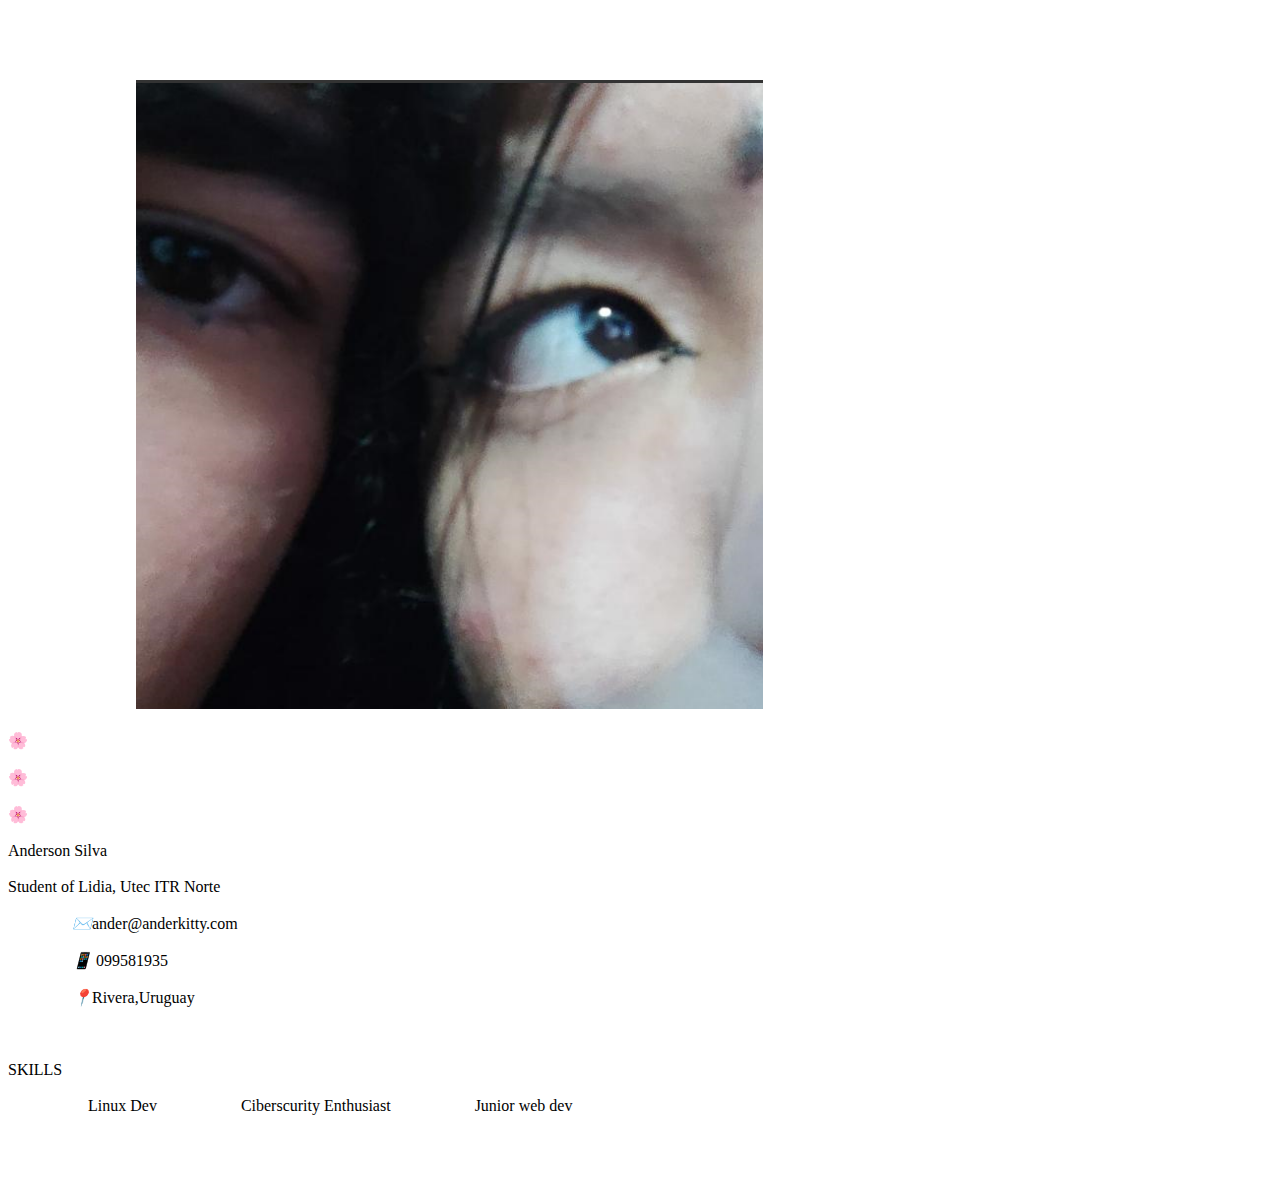
==== Card/index.html @ 5a9df68f "Update index.html" ====
<!DOCTYPE html>
<html lang="en">
<head>
    <meta charset="UTF-8">
    <meta name="viewport" content="width=device-width, initial-scale=1.0">
    <title>Your Business Card</title>
    <link rel="stylesheet" href="style.css">
</head>
<body>
    <div class="business-card">
        <div class="banner"></div>
        <div class="content-wrapper">
            <div class="profile-photo">
                <!-- Add your profile photo here -->
                <img src="Screenshot 2025-04-03 003235.png" alt="Profile Photo">
            </div>
            
            <div class="blossom blossom-1">🌸</div>
            <div class="blossom blossom-2">🌸</div>
            <div class="blossom blossom-3">🌸</div>
            
            <div class="name">Anderson Silva</div>
            <div class="title">Student of Lidia, Utec ITR Norte</div>
            
            <div class="info">
                <i>✉️</i>ander@anderkitty.com
            </div>
            <div class="info">
                <i>📱</i> 099581935
            </div>
            <div class="info">
                <i>📍</i>Rivera,Uruguay
            </div>
            
            <div class="divider"></div>
            
            <div class="skills">
                <div class="skills-title">SKILLS</div>
                <div>
                    <span class="skill-tag">Linux Dev</span>
                    <span class="skill-tag">Ciberscurity Enthusiast</span>
                    <span class="skill-tag">Junior web dev</span>
                </div>
            </div>
        </div>
    </div>
</body>
</html>
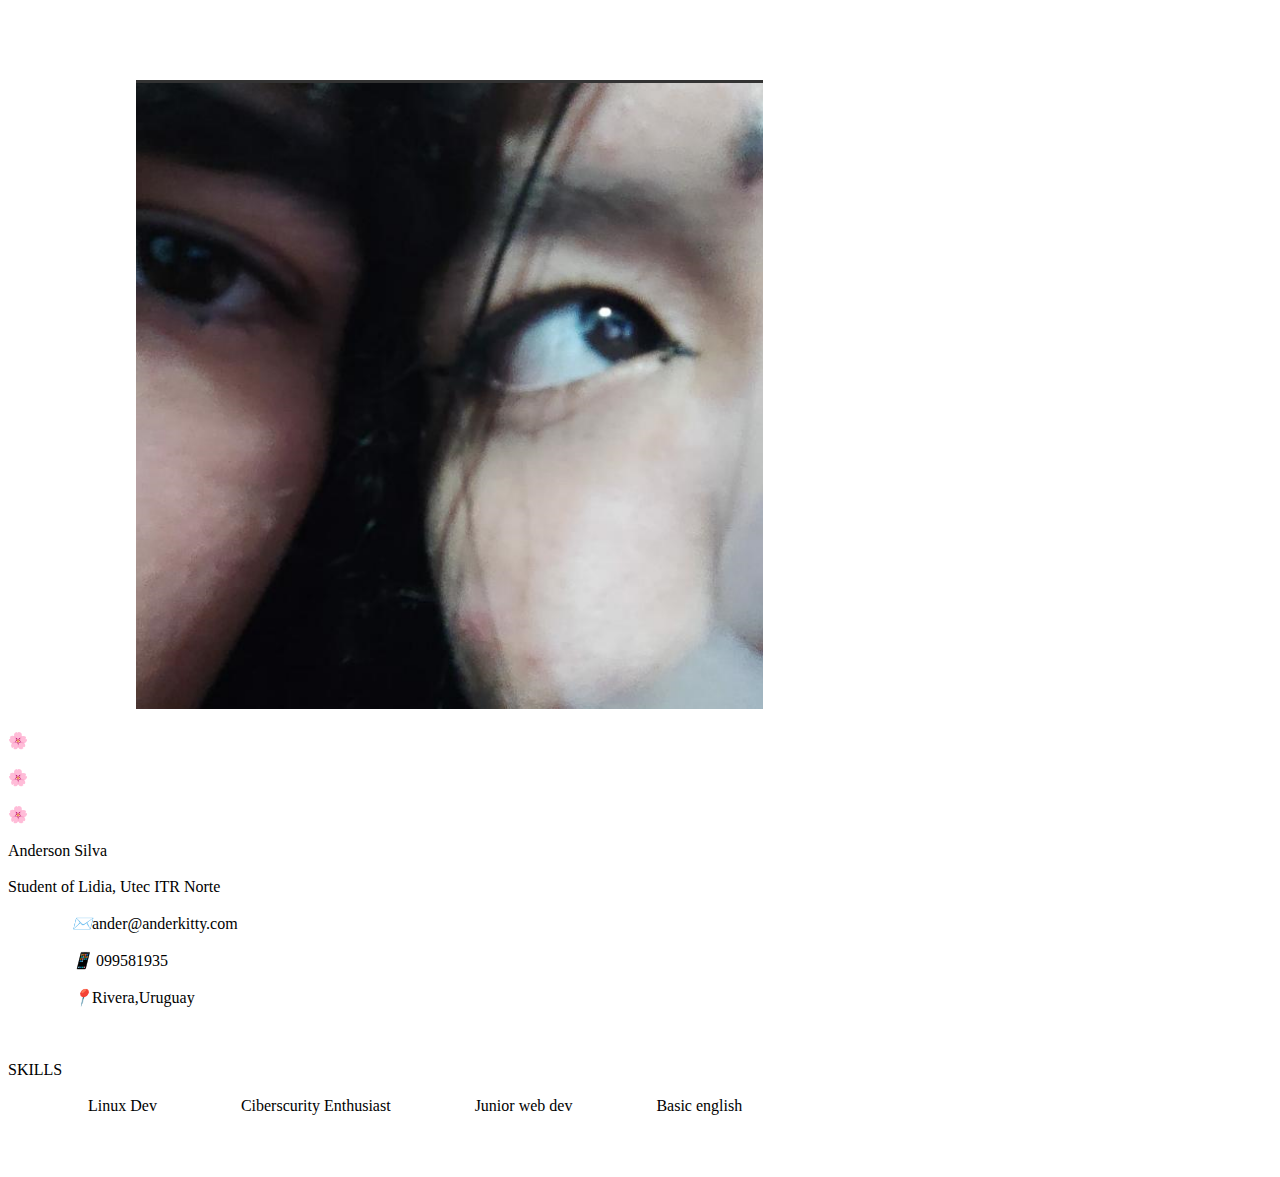
==== commit 8baf5fad: "Update index.html" ====
--- a/Card/index.html
+++ b/Card/index.html
@@ -40,6 +40,7 @@
                     <span class="skill-tag">Linux Dev</span>
                     <span class="skill-tag">Ciberscurity Enthusiast</span>
                     <span class="skill-tag">Junior web dev</span>
+                    <span class="skill-tag">Basic english</span>
                 </div>
             </div>
         </div>
--- a/Card/style.css
+++ b/Card/style.css
@@ -0,0 +1,236 @@
+@import url('https://fonts.googleapis.com/css2?family=Quicksand:wght@400;500;600&display=swap');
+
+/* Base font size for rem calculations */
+html {
+    font-size: 16px;
+}
+
+body {
+    font-family: 'Quicksand', sans-serif;
+    background: url('8786bd5c1b5026b9759927f82416e60787e459c9.gif') center/cover fixed;
+    display: flex;
+    justify-content: center;
+    align-items: center;
+    min-height: 100vh;
+    margin: 0;
+    padding: 1.25em;
+}
+
+.business-card {
+    width: 21.875em; /* 350px */
+    background: linear-gradient(135deg, #ffd7e1, #FFA3C8);
+    border-radius: 1em;
+    box-shadow: 0 0.5em 1.563em rgba(255, 182, 193, 0.4);
+    padding: 1.875em;
+    position: relative;
+    overflow: hidden;
+    border: 1px solid #ff9eb5;
+    backdrop-filter: blur(5px);
+    z-index: 1;
+    padding-top: 0;
+    margin-top: 1.25em;
+}
+
+.business-card::before {
+    content: "";
+    position: absolute;
+    top: 0;
+    left: 0;
+    right: 0;
+    bottom: 0;
+    background-size: 200px;
+    background-position: right bottom;
+    background-repeat: no-repeat;
+    opacity: 0.15;
+    z-index: -1;
+}
+
+.name {
+    font-size: 1.625em; /* 26px */
+    font-weight: 600;
+    color: #ff4777;
+    margin-bottom: 0.313em;
+    letter-spacing: 0.5px;
+}
+
+.title {
+    font-size: 1em; /* 16px */
+    color: #ff6b93;
+    margin-bottom: 1.25em;
+    font-weight: 500;
+}
+
+.info {
+    font-size: 0.875em; /* 14px */
+    color: #ff1755;
+    margin-bottom: 0.75em;
+    display: flex;
+    align-items: center;
+}
+
+.divider {
+    height: 1px;
+    background: linear-gradient(to right, transparent, #ffffff, transparent);
+    margin: 1.563em 0;
+    border: none;
+}
+
+.skills {
+    margin-top: 25px;
+}
+
+.skills-title {
+    font-size: 0.875em; /* 14px */
+    color: #ff4777;
+    margin-bottom: 0.75em;
+    font-weight: 600;
+    letter-spacing: 0.063em;
+}
+
+.skill-tag {
+    display: inline-block;
+    background-color: rgba(255, 255, 255, 0.3);
+    color: #ff4777;
+    padding: 0.313em 0.75em;
+    border-radius: 1.25em;
+    font-size: 0.75em; /* 12px */
+    margin-right: 0.5em;
+    margin-bottom: 0.5em;
+    box-shadow: 0 2px 5px rgba(219, 112, 147, 0.1);
+    border: 1px solid #ff9eb5;
+    backdrop-filter: blur(2px);
+    transition: all 0.3s ease;
+}
+
+.skill-tag:hover {
+    background-color: rgba(255, 255, 255, 0.5);
+    transform: translateY(-2px);
+    box-shadow: 0 4px 8px rgba(255, 71, 119, 0.3);
+}
+
+.blossom {
+    position: absolute;
+    font-size: 1.5em; /* 24px */
+    opacity: 0.85;
+    transition: all 0.3s ease;
+}
+
+.blossom-1 {
+    top: 15px;
+    right: 25px;
+    animation: floating 3s ease-in-out infinite;
+}
+
+.blossom-2 {
+    bottom: 20px;
+    left: 25px;
+    transform: rotate(30deg);
+    animation: floating 4s ease-in-out infinite;
+}
+
+.blossom-3 {
+    top: 50%;
+    right: 15px;
+    transform: rotate(-15deg);
+    animation: floating 3.5s ease-in-out infinite;
+}
+
+@keyframes floating {
+    0% { transform: translateY(0) rotate(0); }
+    50% { transform: translateY(-5px) rotate(5deg); }
+    100% { transform: translateY(0) rotate(0); }
+}
+
+.banner {
+    position: absolute;
+    top: 0;
+    left: 0;
+    width: 100%;
+    height: 5em; /* 80px */
+    border-radius: 16px 16px 0 0;
+    overflow: hidden;
+}
+
+.banner::before {
+    content: '';
+    position: absolute;
+    width: 100%;
+    height: 100%;
+    background-image: url('8iltexvj.png');
+    opacity: 0.3;
+}
+
+.profile-photo {
+    width: 6.25em; /* 100px */
+    height: 6.25em; /* 100px */
+    border-radius: 50%;
+    border: 0.25em solid #fff;
+    box-shadow: 0 4px 12px rgba(255, 93, 143, 0.3);
+    margin: 1.875em auto 0.938em;
+    position: relative;
+    z-index: 2;
+    background: #ffd1dc;
+    overflow: hidden;
+}
+
+.profile-photo img {
+    width: 100%;
+    height: 100%;
+    object-fit: cover;
+}
+
+.content-wrapper {
+    padding: 0 1.875em 1.875em;
+    margin-top: 3.75em;
+}
+
+/* Media Queries */
+@media screen and (max-width: 480px) {
+    html {
+        font-size: 14px;
+    }
+
+    .business-card {
+        width: 90%;
+        max-width: 21.875em;
+        padding: 1.25em;
+    }
+
+    .profile-photo {
+        width: 5em;
+        height: 5em;
+    }
+
+    .name {
+        font-size: 1.4em;
+    }
+
+    .title {
+        font-size: 0.9em;
+    }
+
+    .skill-tag {
+        font-size: 0.7em;
+    }
+
+    .content-wrapper {
+        padding: 0 1.25em 1.25em;
+        margin-top: 2.5em;
+    }
+}
+
+@media screen and (max-width: 320px) {
+    html {
+        font-size: 12px;
+    }
+
+    .business-card {
+        padding: 1em;
+    }
+
+    .skill-tag {
+        margin-right: 0.3em;
+        margin-bottom: 0.3em;
+    }
+}
+
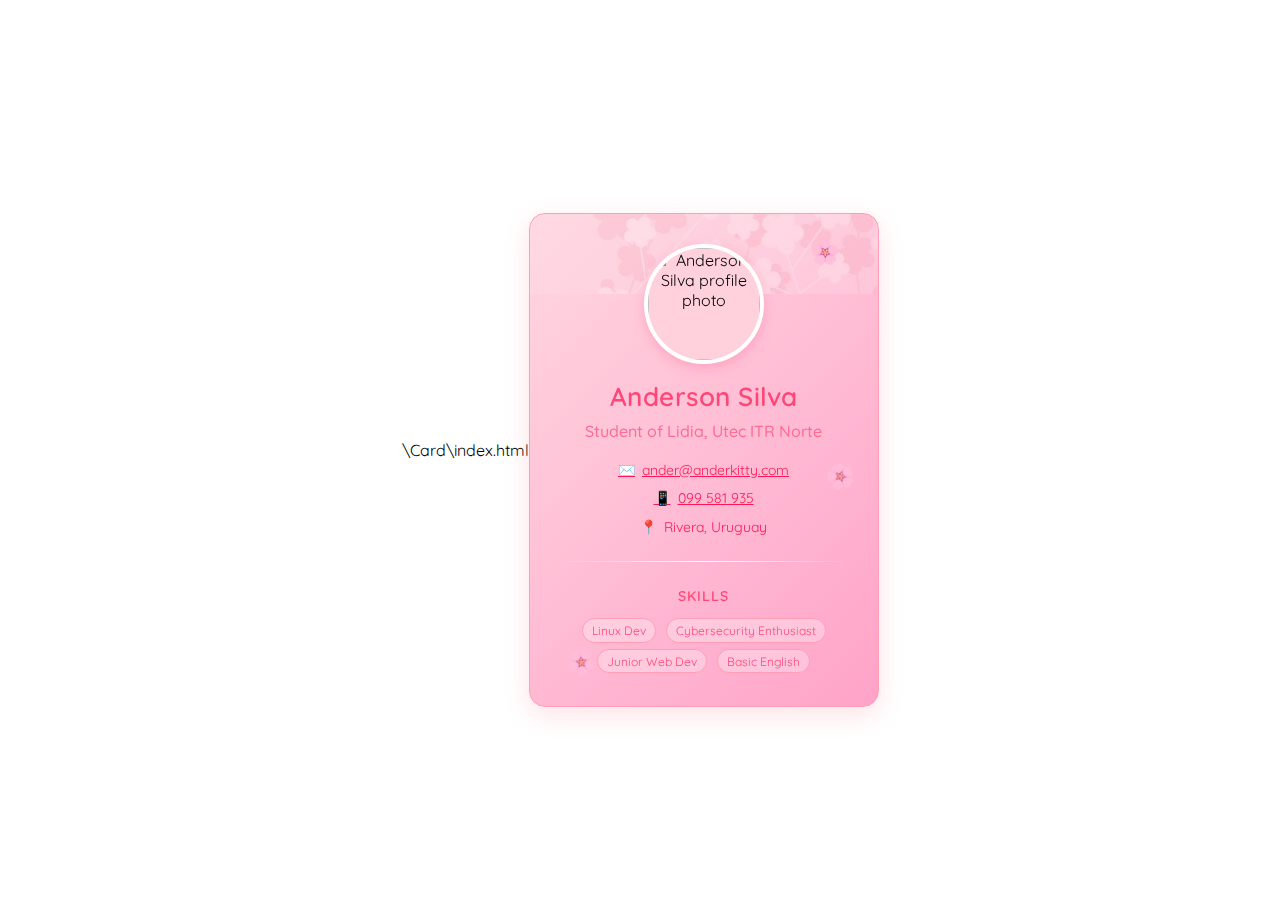
==== commit d0062c98: "Fix" ====
--- a/Card/index.html
+++ b/Card/index.html
@@ -1,49 +1,59 @@
+\Card\index.html
 <!DOCTYPE html>
 <html lang="en">
 <head>
-    <meta charset="UTF-8">
-    <meta name="viewport" content="width=device-width, initial-scale=1.0">
-    <title>Your Business Card</title>
-    <link rel="stylesheet" href="style.css">
+    <meta charset="UTF-8">
+    <meta name="viewport" content="width=device-width, initial-scale=1.0">
+    <meta name="description" content="Anderson Silva's Business Card">
+    <title>Anderson Silva - Business Card</title>
+    <link rel="stylesheet" href="./style.css">
+    <link rel="preconnect" href="https://fonts.googleapis.com">
+    <link rel="preconnect" href="https://fonts.gstatic.com" crossorigin>
+    <link href="https://fonts.googleapis.com/css2?family=Quicksand:wght@400;500;600&display=swap" rel="stylesheet">
 </head>
 <body>
-    <div class="business-card">
-        <div class="banner"></div>
-        <div class="content-wrapper">
-            <div class="profile-photo">
-                <!-- Add your profile photo here -->
-                <img src="Screenshot 2025-04-03 003235.png" alt="Profile Photo">
-            </div>
-            
-            <div class="blossom blossom-1">🌸</div>
-            <div class="blossom blossom-2">🌸</div>
-            <div class="blossom blossom-3">🌸</div>
-            
-            <div class="name">Anderson Silva</div>
-            <div class="title">Student of Lidia, Utec ITR Norte</div>
-            
-            <div class="info">
-                <i>✉️</i>ander@anderkitty.com
-            </div>
-            <div class="info">
-                <i>📱</i> 099581935
-            </div>
-            <div class="info">
-                <i>📍</i>Rivera,Uruguay
-            </div>
-            
-            <div class="divider"></div>
-            
-            <div class="skills">
-                <div class="skills-title">SKILLS</div>
-                <div>
-                    <span class="skill-tag">Linux Dev</span>
-                    <span class="skill-tag">Ciberscurity Enthusiast</span>
-                    <span class="skill-tag">Junior web dev</span>
-                    <span class="skill-tag">Basic english</span>
-                </div>
-            </div>
-        </div>
-    </div>
+    <main class="business-card">
+        <div class="banner"></div>
+        <div class="content-wrapper">
+            <div class="profile-photo">
+                <!-- Corregir la ruta de la imagen y usar un nombre más apropiado -->
+                <img src="../assets/profile-photo.png" alt="Anderson Silva profile photo">
+            </div>
+            
+            <!-- Emojis con aria-hidden para accesibilidad -->
+            <div class="blossom blossom-1" aria-hidden="true">🌸</div>
+            <div class="blossom blossom-2" aria-hidden="true">🌸</div>
+            <div class="blossom blossom-3" aria-hidden="true">🌸</div>
+            
+            <h1 class="name">Anderson Silva</h1>
+            <p class="title">Student of Lidia, Utec ITR Norte</p>
+            
+            <!-- Enlaces para contacto -->
+            <a href="mailto:ander@anderkitty.com" class="info">
+                <span aria-hidden="true">✉️</span>
+                <span>ander@anderkitty.com</span>
+            </a>
+            <a href="tel:+598099581935" class="info">
+                <span aria-hidden="true">📱</span>
+                <span>099 581 935</span>
+            </a>
+            <div class="info">
+                <span aria-hidden="true">📍</span>
+                <span>Rivera, Uruguay</span>
+            </div>
+            
+            <hr class="divider" aria-hidden="true">
+            
+            <section class="skills">
+                <h2 class="skills-title">SKILLS</h2>
+                <div class="skills-container">
+                    <span class="skill-tag">Linux Dev</span>
+                    <span class="skill-tag">Cybersecurity Enthusiast</span>
+                    <span class="skill-tag">Junior Web Dev</span>
+                    <span class="skill-tag">Basic English</span>
+                </div>
+            </section>
+        </div>
+    </main>
 </body>
-</html>
+</html>--- a/Card/style.css
+++ b/Card/style.css
@@ -1,236 +1,267 @@
 @import url('https://fonts.googleapis.com/css2?family=Quicksand:wght@400;500;600&display=swap');
+
+:root {
+    --card-width: 350px;
+    --card-padding: 1.875em;
+    --primary-color: #ff4777;
+    --border-color: #ff9eb5;
+    --background-gradient: linear-gradient(135deg, #ffd7e1, #FFA3C8);
+}
 
 /* Base font size for rem calculations */
 html {
-    font-size: 16px;
+    font-size: 16px;
+    box-sizing: border-box;
+}
+
+*, *::before, *::after {
+    box-sizing: inherit;
+    margin: 0;
+    padding: 0;
 }
 
 body {
-    font-family: 'Quicksand', sans-serif;
-    background: url('8786bd5c1b5026b9759927f82416e60787e459c9.gif') center/cover fixed;
-    display: flex;
-    justify-content: center;
-    align-items: center;
-    min-height: 100vh;
-    margin: 0;
-    padding: 1.25em;
+    font-family: 'Quicksand', sans-serif;
+    background: url('../assets/background.gif') center/cover fixed;
+    display: flex;
+    justify-content: center;
+    align-items: center;
+    min-height: 100vh;
+    margin: 0;
+    padding: 1.25em;
 }
 
 .business-card {
-    width: 21.875em; /* 350px */
-    background: linear-gradient(135deg, #ffd7e1, #FFA3C8);
-    border-radius: 1em;
-    box-shadow: 0 0.5em 1.563em rgba(255, 182, 193, 0.4);
-    padding: 1.875em;
-    position: relative;
-    overflow: hidden;
-    border: 1px solid #ff9eb5;
-    backdrop-filter: blur(5px);
-    z-index: 1;
-    padding-top: 0;
-    margin-top: 1.25em;
+    width: var(--card-width);
+    background: var(--background-gradient);
+    border-radius: 1em;
+    box-shadow: 0 0.5em 1.563em rgba(255, 182, 193, 0.4);
+    position: relative;
+    overflow: hidden;
+    border: 1px solid var(--border-color);
+    backdrop-filter: blur(5px);
+    z-index: 1;
+    padding: var(--card-padding);
+    display: flex;
+    flex-direction: column;
+    align-items: center;
+    margin-top: 1.25em;
 }
 
 .business-card::before {
-    content: "";
-    position: absolute;
-    top: 0;
-    left: 0;
-    right: 0;
-    bottom: 0;
-    background-size: 200px;
-    background-position: right bottom;
-    background-repeat: no-repeat;
-    opacity: 0.15;
-    z-index: -1;
+    content: "";
+    position: absolute;
+    top: 0;
+    left: 0;
+    right: 0;
+    bottom: 0;
+    background-size: 200px;
+    background-position: right bottom;
+    background-repeat: no-repeat;
+    opacity: 0.15;
+    z-index: -1;
 }
 
 .name {
-    font-size: 1.625em; /* 26px */
-    font-weight: 600;
-    color: #ff4777;
-    margin-bottom: 0.313em;
-    letter-spacing: 0.5px;
+    font-size: 1.625em; /* 26px */
+    font-weight: 600;
+    color: var(--primary-color);
+    margin-bottom: 0.313em;
+    letter-spacing: 0.5px;
 }
 
 .title {
-    font-size: 1em; /* 16px */
-    color: #ff6b93;
-    margin-bottom: 1.25em;
-    font-weight: 500;
+    font-size: 1em; /* 16px */
+    color: #ff6b93;
+    margin-bottom: 1.25em;
+    font-weight: 500;
 }
 
 .info {
-    font-size: 0.875em; /* 14px */
-    color: #ff1755;
-    margin-bottom: 0.75em;
-    display: flex;
-    align-items: center;
+    font-size: 0.875em; /* 14px */
+    color: #ff1755;
+    margin-bottom: 0.75em;
+    display: flex;
+    align-items: center;
+    justify-content: center;
+    gap: 0.5em;
 }
 
 .divider {
-    height: 1px;
-    background: linear-gradient(to right, transparent, #ffffff, transparent);
-    margin: 1.563em 0;
-    border: none;
+    height: 1px;
+    background: linear-gradient(to right, transparent, #ffffff, transparent);
+    margin: 1.563em 0;
+    border: none;
 }
 
 .skills {
-    margin-top: 25px;
+    margin-top: 1.5em;
 }
 
 .skills-title {
-    font-size: 0.875em; /* 14px */
-    color: #ff4777;
-    margin-bottom: 0.75em;
-    font-weight: 600;
-    letter-spacing: 0.063em;
+    font-size: 0.875em; /* 14px */
+    color: #ff4777;
+    margin-bottom: 0.75em;
+    font-weight: 600;
+    letter-spacing: 0.063em;
 }
 
 .skill-tag {
-    display: inline-block;
-    background-color: rgba(255, 255, 255, 0.3);
-    color: #ff4777;
-    padding: 0.313em 0.75em;
-    border-radius: 1.25em;
-    font-size: 0.75em; /* 12px */
-    margin-right: 0.5em;
-    margin-bottom: 0.5em;
-    box-shadow: 0 2px 5px rgba(219, 112, 147, 0.1);
-    border: 1px solid #ff9eb5;
-    backdrop-filter: blur(2px);
-    transition: all 0.3s ease;
+    display: inline-block;
+    background-color: rgba(255, 255, 255, 0.3);
+    color: var(--primary-color);
+    padding: 0.313em 0.75em;
+    border-radius: 1.25em;
+    font-size: 0.75em; /* 12px */
+    margin: 0.25em;
+    border: 1px solid var(--border-color);
+    backdrop-filter: blur(2px);
+    transition: transform 0.3s ease, box-shadow 0.3s ease;
 }
 
 .skill-tag:hover {
-    background-color: rgba(255, 255, 255, 0.5);
-    transform: translateY(-2px);
-    box-shadow: 0 4px 8px rgba(255, 71, 119, 0.3);
+    background-color: rgba(255, 255, 255, 0.5);
+    transform: translateY(-2px);
+    box-shadow: 0 4px 8px rgba(255, 71, 119, 0.3);
 }
 
 .blossom {
-    position: absolute;
-    font-size: 1.5em; /* 24px */
-    opacity: 0.85;
-    transition: all 0.3s ease;
+    position: absolute;
+    font-size: 1.5em; /* 24px */
+    opacity: 0.85;
+    transition: transform 0.3s ease; /* Especificada la propiedad */
+    will-change: transform; /* Optimización de rendimiento */
 }
 
 .blossom-1 {
-    top: 15px;
-    right: 25px;
-    animation: floating 3s ease-in-out infinite;
+    top: 0.938em;
+    right: 1.563em;
+    animation: floating 3s ease-in-out infinite;
 }
 
 .blossom-2 {
-    bottom: 20px;
-    left: 25px;
-    transform: rotate(30deg);
-    animation: floating 4s ease-in-out infinite;
+    bottom: 1.25em;
+    left: 1.563em;
+    transform: rotate(30deg);
+    animation: floating 4s ease-in-out infinite;
 }
 
 .blossom-3 {
-    top: 50%;
-    right: 15px;
-    transform: rotate(-15deg);
-    animation: floating 3.5s ease-in-out infinite;
+    top: 50%;
+    right: 0.938em;
+    transform: rotate(-15deg);
+    animation: floating 3.5s ease-in-out infinite;
 }
 
 @keyframes floating {
-    0% { transform: translateY(0) rotate(0); }
-    50% { transform: translateY(-5px) rotate(5deg); }
-    100% { transform: translateY(0) rotate(0); }
+    0% { 
+        transform: translateY(0) rotate(0); 
+    }
+    50% { 
+        transform: translateY(-5px) rotate(5deg); 
+    }
+    100% { 
+        transform: translateY(0) rotate(0); 
+    }
 }
 
 .banner {
-    position: absolute;
-    top: 0;
-    left: 0;
-    width: 100%;
-    height: 5em; /* 80px */
-    border-radius: 16px 16px 0 0;
-    overflow: hidden;
+    position: absolute;
+    top: 0;
+    left: 0;
+    right: 0; /* Añadido */
+    width: 100%;
+    height: 5em; /* 80px */
+    border-radius: 1em 1em 0 0; /* Corregido para coincidir con business-card */
+    overflow: hidden;
 }
 
 .banner::before {
-    content: '';
-    position: absolute;
-    width: 100%;
-    height: 100%;
-    background-image: url('8iltexvj.png');
-    opacity: 0.3;
+    content: '';
+    position: absolute;
+    width: 100%;
+    height: 100%;
+    background-image: url('8iltexvj.png');
+    opacity: 0.3;
 }
 
 .profile-photo {
-    width: 6.25em; /* 100px */
-    height: 6.25em; /* 100px */
-    border-radius: 50%;
-    border: 0.25em solid #fff;
-    box-shadow: 0 4px 12px rgba(255, 93, 143, 0.3);
-    margin: 1.875em auto 0.938em;
-    position: relative;
-    z-index: 2;
-    background: #ffd1dc;
-    overflow: hidden;
+    width: 120px;
+    height: 120px;
+    border-radius: 50%;
+    border: 4px solid #fff;
+    box-shadow: 0 4px 12px rgba(255, 93, 143, 0.3);
+    margin: -60px auto 1em;
+    position: relative;
+    z-index: 2;
+    background: #ffd1dc;
+    overflow: hidden;
+    display: flex;
+    justify-content: center;
+    align-items: center;
 }
 
 .profile-photo img {
-    width: 100%;
-    height: 100%;
-    object-fit: cover;
+    width: 100%;
+    height: 100%;
+    object-fit: cover;
+    object-position: center;
 }
 
 .content-wrapper {
-    padding: 0 1.875em 1.875em;
-    margin-top: 3.75em;
+    width: 100%;
+    text-align: center;
+    padding: 0;
+    margin-top: 3.75em;
 }
 
 /* Media Queries */
 @media screen and (max-width: 480px) {
-    html {
-        font-size: 14px;
-    }
-
-    .business-card {
-        width: 90%;
-        max-width: 21.875em;
-        padding: 1.25em;
-    }
-
-    .profile-photo {
-        width: 5em;
-        height: 5em;
-    }
-
-    .name {
-        font-size: 1.4em;
-    }
-
-    .title {
-        font-size: 0.9em;
-    }
-
-    .skill-tag {
-        font-size: 0.7em;
-    }
-
-    .content-wrapper {
-        padding: 0 1.25em 1.25em;
-        margin-top: 2.5em;
-    }
+    html {
+        font-size: 14px;
+    }
+
+    .business-card {
+        width: 100%;
+        max-width: var(--card-width);
+        padding: 1.25em;
+    }
+
+    .profile-photo {
+        width: 100px;
+        height: 100px;
+        margin: -50px auto 1em;
+    }
+
+    .name {
+        font-size: 1.4em;
+    }
+
+    .title {
+        font-size: 0.9em;
+    }
+
+    .skill-tag {
+        font-size: 0.7em;
+    }
+
+    .content-wrapper {
+        padding: 0;
+        margin-top: 2.5em;
+    }
 }
 
 @media screen and (max-width: 320px) {
-    html {
-        font-size: 12px;
-    }
-
-    .business-card {
-        padding: 1em;
-    }
-
-    .skill-tag {
-        margin-right: 0.3em;
-        margin-bottom: 0.3em;
-    }
-}
-
+    html {
+        font-size: 12px;
+    }
+
+    .business-card {
+        padding: 1em;
+    }
+
+    .skill-tag {
+        margin: 0 0.3em 0.3em 0; /* Más específico */
+    }
+}
+
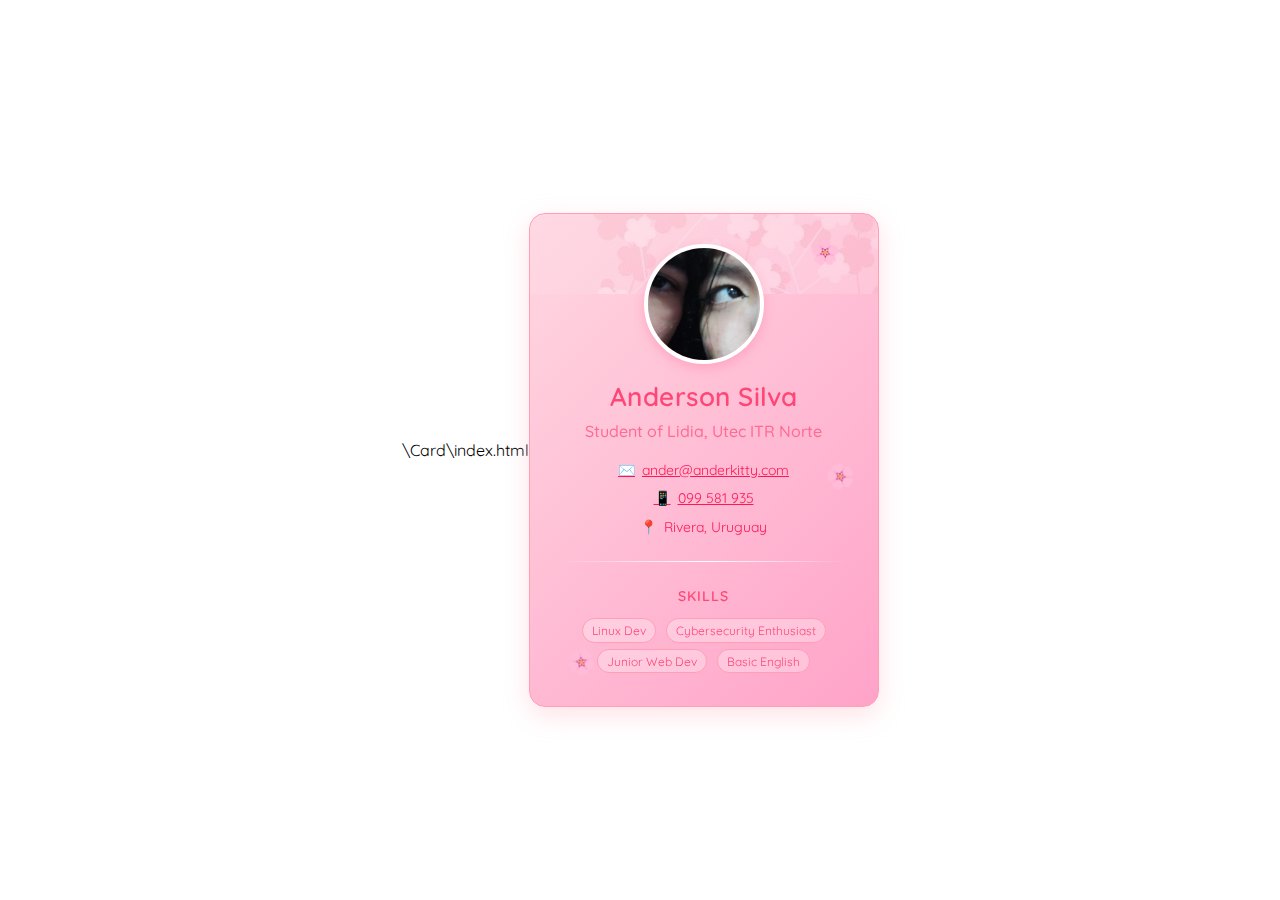
==== commit f16fb0cc: "fix" ====
--- a/Card/index.html
+++ b/Card/index.html
@@ -17,7 +17,7 @@
         <div class="content-wrapper">
             <div class="profile-photo">
                 <!-- Corregir la ruta de la imagen y usar un nombre más apropiado -->
-                <img src="../assets/profile-photo.png" alt="Anderson Silva profile photo">
+                <img src="/Card/Screenshot 2025-04-03 003235.png" alt="Anderson Silva profile photo">
             </div>
             
             <!-- Emojis con aria-hidden para accesibilidad -->
--- a/Card/style.css
+++ b/Card/style.css
@@ -22,7 +22,7 @@
 
 body {
     font-family: 'Quicksand', sans-serif;
-    background: url('../assets/background.gif') center/cover fixed;
+    background: url('./8786bd5c1b5026b9759927f82416e60787e459c9.gif') center/cover fixed;
     display: flex;
     justify-content: center;
     align-items: center;
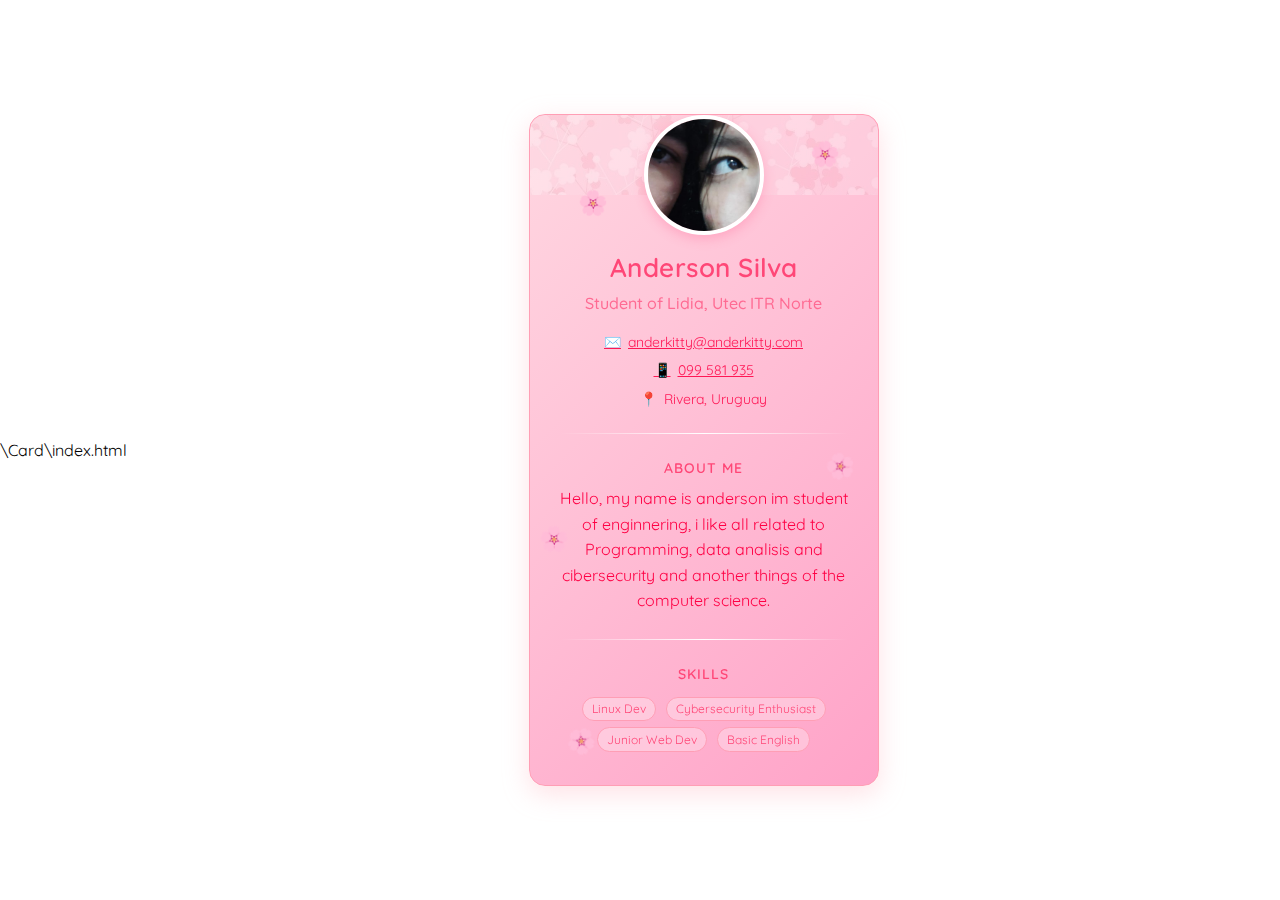
==== commit a640ae61: "new model" ====
--- a/Card/index.html
+++ b/Card/index.html
@@ -17,21 +17,22 @@
         <div class="content-wrapper">
             <div class="profile-photo">
                 <!-- Corregir la ruta de la imagen y usar un nombre más apropiado -->
-                <img src="/Card/Screenshot 2025-04-03 003235.png" alt="Anderson Silva profile photo">
+                <img src="Foto.png" alt="Anderson Silva profile photo">
             </div>
             
             <!-- Emojis con aria-hidden para accesibilidad -->
             <div class="blossom blossom-1" aria-hidden="true">🌸</div>
             <div class="blossom blossom-2" aria-hidden="true">🌸</div>
             <div class="blossom blossom-3" aria-hidden="true">🌸</div>
-            
+            <div class="blossom blossom-4" aria-hidden="true">🌸</div>
+            <div class="blossom blossom-5" aria-hidden="true">🌸</div>
             <h1 class="name">Anderson Silva</h1>
             <p class="title">Student of Lidia, Utec ITR Norte</p>
             
             <!-- Enlaces para contacto -->
             <a href="mailto:ander@anderkitty.com" class="info">
                 <span aria-hidden="true">✉️</span>
-                <span>ander@anderkitty.com</span>
+                <span>anderkitty@anderkitty.com</span>
             </a>
             <a href="tel:+598099581935" class="info">
                 <span aria-hidden="true">📱</span>
@@ -43,6 +44,15 @@
             </div>
             
             <hr class="divider" aria-hidden="true">
+            
+            <section class="about-me">
+                <h2 class="section-title">About Me</h2>
+                <p class="about-text">
+                    Hello, my name is anderson im student of enginnering, i like all related to Programming, data analisis and cibersecurity and another things of the computer science.
+                </p>
+            </section>
+            
+            <hr class="divider">
             
             <section class="skills">
                 <h2 class="skills-title">SKILLS</h2>
--- a/Card/style.css
+++ b/Card/style.css
@@ -22,13 +22,13 @@
 
 body {
     font-family: 'Quicksand', sans-serif;
-    background: url('./8786bd5c1b5026b9759927f82416e60787e459c9.gif') center/cover fixed;
+    background: url('Fondo.gif') center/cover fixed;
     display: flex;
     justify-content: center;
     align-items: center;
     min-height: 100vh;
     margin: 0;
-    padding: 1.25em;
+    padding: 0; /* Remove padding that was causing centering issues */
 }
 
 .business-card {
@@ -41,11 +41,11 @@
     border: 1px solid var(--border-color);
     backdrop-filter: blur(5px);
     z-index: 1;
-    padding: var(--card-padding);
+    margin: 1em auto; /* Changed from margin-top to center vertically */
     display: flex;
     flex-direction: column;
     align-items: center;
-    margin-top: 1.25em;
+    padding: 0; /* Remove padding here */
 }
 
 .business-card::before {
@@ -153,6 +153,18 @@
     animation: floating 3.5s ease-in-out infinite;
 }
 
+.blossom-4 {
+    top: 3em;
+    left: 2em;
+    animation: floating 3.3s ease-in-out infinite;
+}
+
+.blossom-5 {
+    top: 17em;
+    left: 0.4em;
+    animation: floating 3.3s ease-in-out infinite;
+}
+
 @keyframes floating {
     0% { 
         transform: translateY(0) rotate(0); 
@@ -169,11 +181,12 @@
     position: absolute;
     top: 0;
     left: 0;
-    right: 0; /* Añadido */
+    right: 0;
     width: 100%;
-    height: 5em; /* 80px */
-    border-radius: 1em 1em 0 0; /* Corregido para coincidir con business-card */
+    height: 5em;
+    border-radius: 1em 1em 0 0;
     overflow: hidden;
+
 }
 
 .banner::before {
@@ -182,6 +195,8 @@
     width: 100%;
     height: 100%;
     background-image: url('8iltexvj.png');
+    background-size: cover;
+    background-position: center;
     opacity: 0.3;
 }
 
@@ -211,8 +226,29 @@
 .content-wrapper {
     width: 100%;
     text-align: center;
-    padding: 0;
-    margin-top: 3.75em;
+    padding: var(--card-padding);
+    padding-top: 60px; /* Account for profile photo overlap */
+}
+
+.about-me {
+    margin: 0.75em 0;
+}
+
+.section-title {
+    font-size: 0.87em;
+    color: var(--primary-color);
+    margin-bottom: 0.75em;
+    font-weight: 600;
+    letter-spacing: 0.063em;
+    text-transform: uppercase;
+}
+
+.about-text {
+    font-size: 1em;
+    color: #ff0044;
+    line-height: 1.6;
+    margin-bottom: 0.75em;
+    text-align: center;
 }
 
 /* Media Queries */
@@ -225,6 +261,7 @@
         width: 100%;
         max-width: var(--card-width);
         padding: 1.25em;
+        margin: 0.5em auto;
     }
 
     .profile-photo {
@@ -246,8 +283,8 @@
     }
 
     .content-wrapper {
-        padding: 0;
-        margin-top: 2.5em;
+        padding: 1em;
+        padding-top: 50px; /* Adjusted for smaller profile photo */
     }
 }
 
@@ -265,3 +302,24 @@
     }
 }
 
+/* Para dispositivos móviles */
+@media screen and (max-width: 768px) {
+    body {
+        background: url('Fondo.gif') center/cover fixed;
+        padding: 1em; /* Add minimal padding for mobile */
+    }
+    
+    .business-card {
+        width: 100%;
+        max-width: var(--card-width);
+        margin: 0.5em auto;
+    }
+}
+
+/* Para dispositivos con conexión lenta */
+@media (prefers-reduced-data: reduce) {
+    body {
+        background: url('Fondo.gif') center/cover fixed;
+    }
+}
+
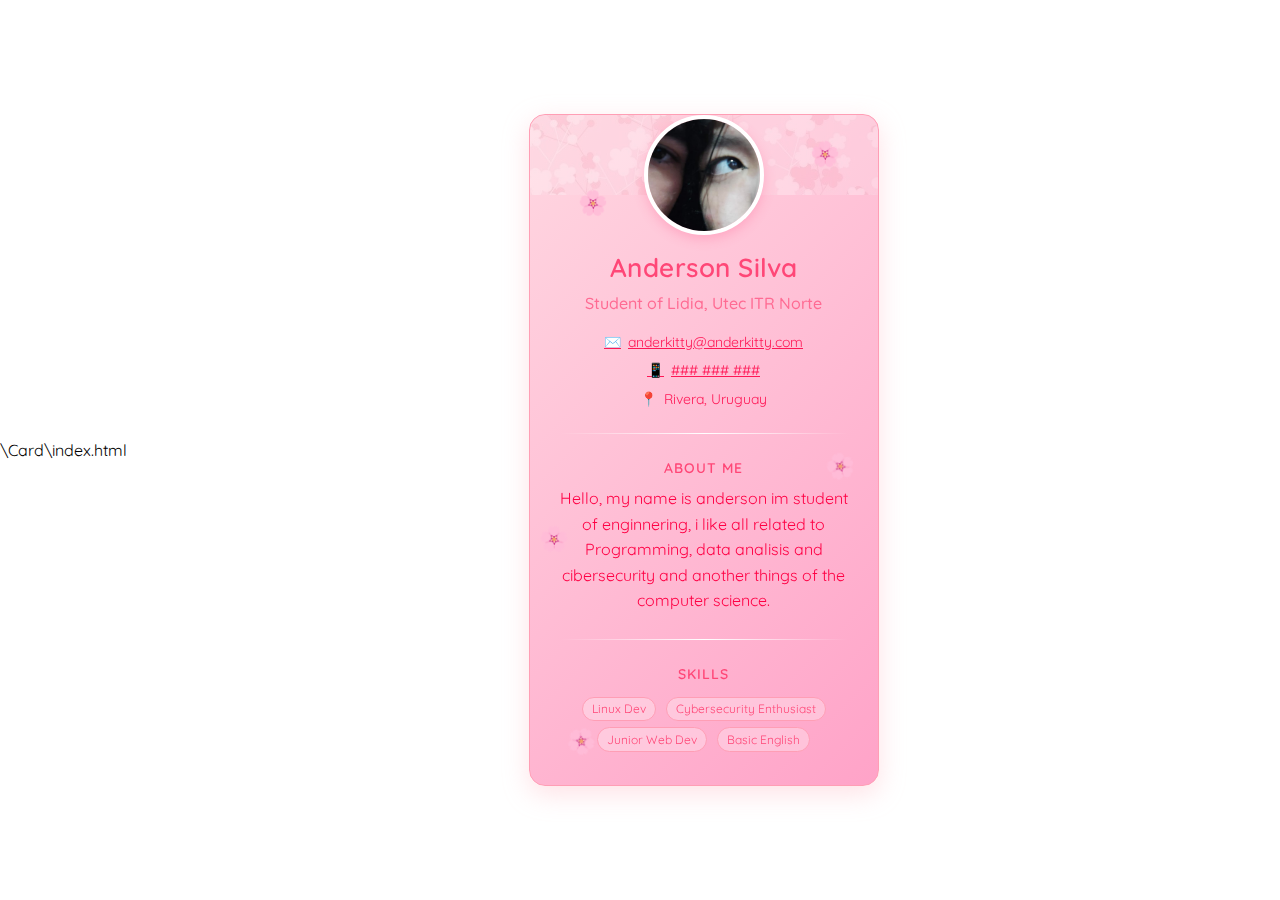
==== commit bd2b7188: "Update index.html" ====
--- a/Card/index.html
+++ b/Card/index.html
@@ -36,7 +36,7 @@
             </a>
             <a href="tel:+598099581935" class="info">
                 <span aria-hidden="true">📱</span>
-                <span>099 581 935</span>
+                <span>### ### ###</span>
             </a>
             <div class="info">
                 <span aria-hidden="true">📍</span>
@@ -66,4 +66,4 @@
         </div>
     </main>
 </body>
-</html>+</html>
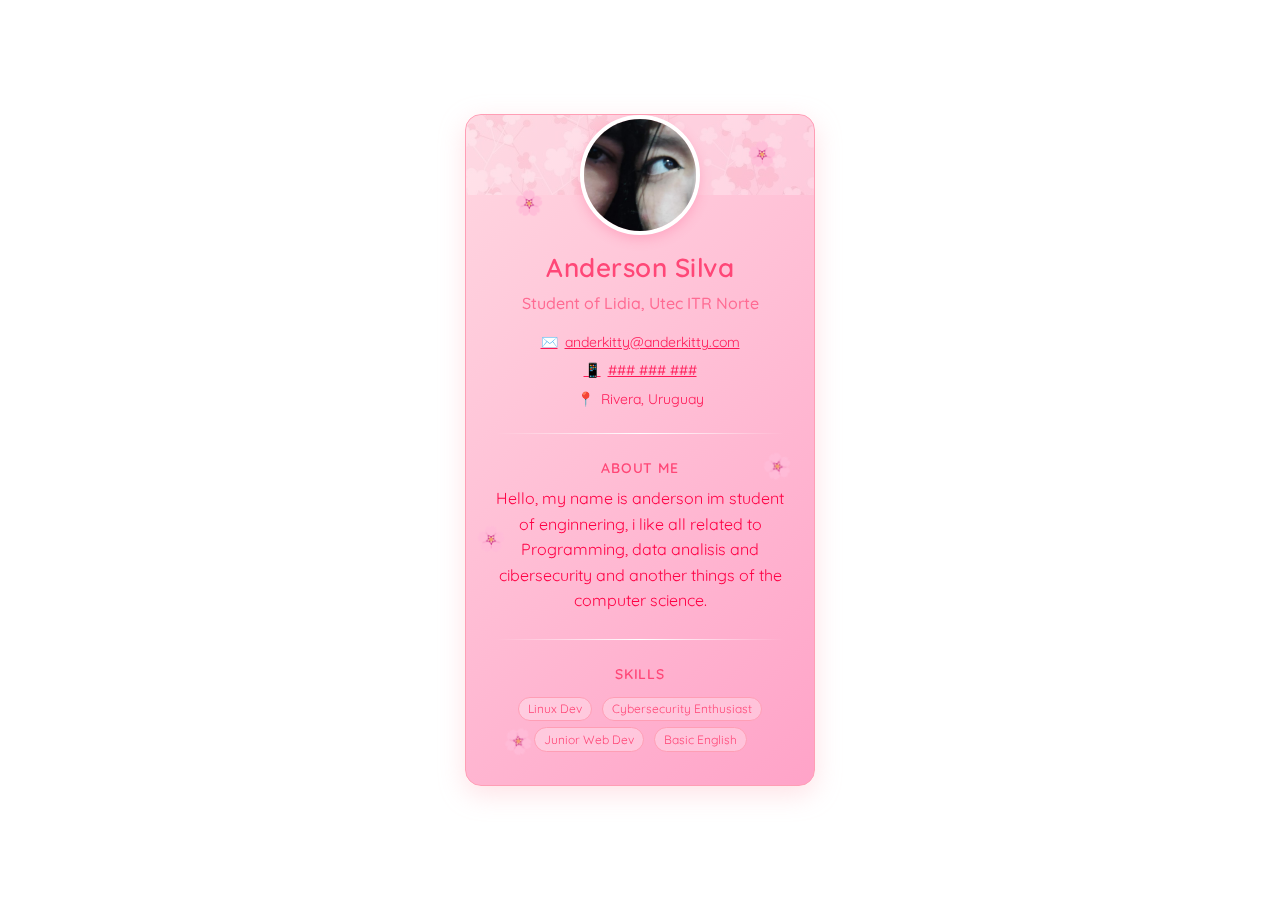
==== commit 55df8ce5: "Update index.html" ====
--- a/Card/index.html
+++ b/Card/index.html
@@ -1,4 +1,4 @@
-\Card\index.html
+
 <!DOCTYPE html>
 <html lang="en">
 <head>
